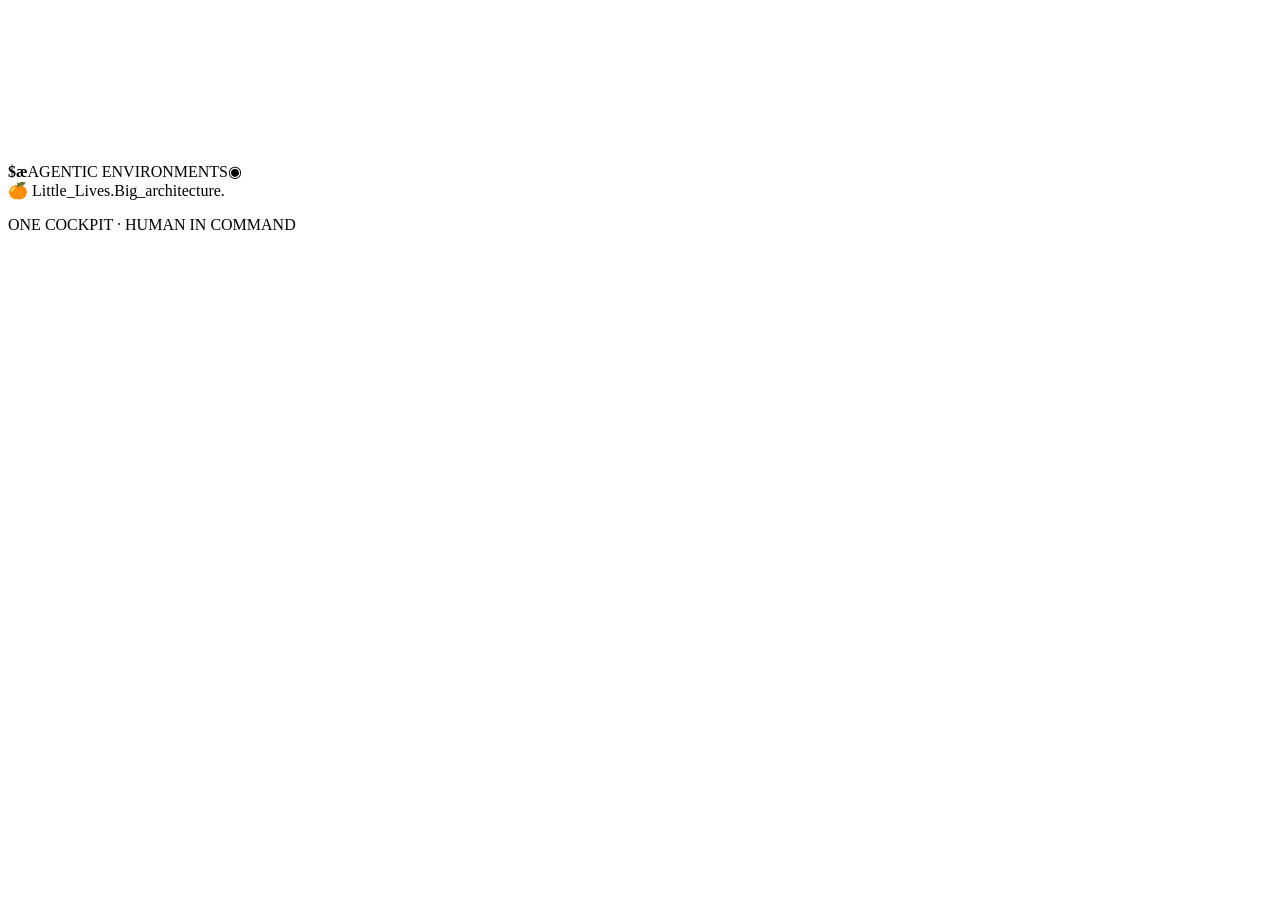
==== index.html @ f4fe32a9 "feat: add æ Cockpit v0.1 prototype" ====
<!doctype html>
<html lang="en"><head><meta charset="utf-8"><meta name="viewport" content="width=device-width,initial-scale=1,viewport-fit=cover"><meta name="theme-color" content="#090b10"><meta name="description" content="A human-first, shader-powered agentic cockpit."><title>$æ · Cockpit</title><link rel="stylesheet" href="cockpit/cockpit.css"></head>
<body><main class="cockpit"><canvas id="world" aria-hidden="true"></canvas><header><strong>$æ</strong><span>AGENTIC ENVIRONMENTS</span><span aria-label="prototype">◉</span></header><section id="lanes" aria-label="Cockpit ticker navigation"></section><footer>🍊 Little_Lives.Big_architecture.<p>ONE COCKPIT · HUMAN IN COMMAND</p></footer></main><script type="module" src="cockpit/cockpit.js"></script></body></html>
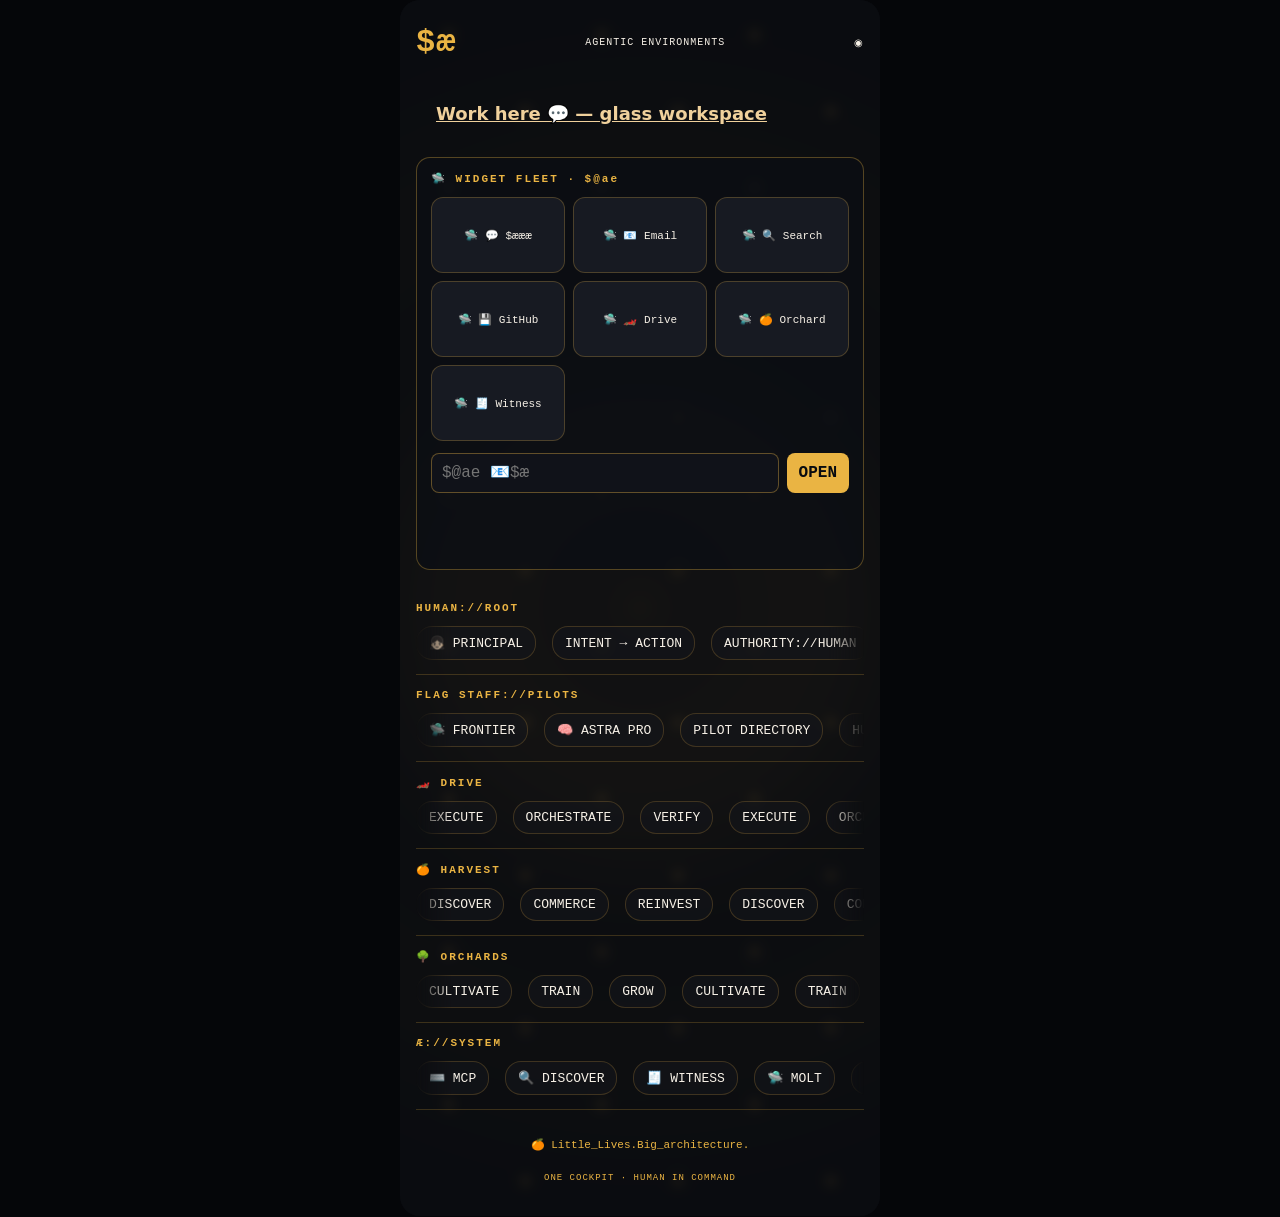
==== commit 3969eea0: "Add Work here glass workspace with three local contribution lanes" ====
--- a/index.html
+++ b/index.html
@@ -1,3 +1,3 @@
 <!doctype html>
 <html lang="en"><head><meta charset="utf-8"><meta name="viewport" content="width=device-width,initial-scale=1,viewport-fit=cover"><meta name="theme-color" content="#090b10"><meta name="description" content="A human-first, shader-powered agentic cockpit."><title>$æ · Cockpit</title><link rel="stylesheet" href="cockpit/cockpit.css"></head>
-<body><main class="cockpit"><canvas id="world" aria-hidden="true"></canvas><header><strong>$æ</strong><span>AGENTIC ENVIRONMENTS</span><span aria-label="prototype">◉</span></header><section id="lanes" aria-label="Cockpit ticker navigation"></section><footer>🍊 Little_Lives.Big_architecture.<p>ONE COCKPIT · HUMAN IN COMMAND</p></footer></main><script type="module" src="cockpit/cockpit.js"></script></body></html>+<body><main class="cockpit"><canvas id="world" aria-hidden="true"></canvas><header><strong>$æ</strong><span>AGENTIC ENVIRONMENTS</span><span aria-label="prototype">◉</span></header><nav style="position:relative;z-index:2;padding:20px"><a href="./work/" style="color:#f0d19c;font:600 18px system-ui">Work here 💬 — glass workspace</a></nav><section id="lanes" aria-label="Cockpit ticker navigation"></section><footer>🍊 Little_Lives.Big_architecture.<p>ONE COCKPIT · HUMAN IN COMMAND</p></footer></main><script type="module" src="cockpit/cockpit.js"></script></body></html>
--- a/cockpit/cockpit.css
+++ b/cockpit/cockpit.css
@@ -0,0 +1,3 @@
+:root{color-scheme:dark;--gold:#eab443;--ivory:#f7f1e7;--bg:#090b10}*{box-sizing:border-box}body{margin:0;background:#050609;color:var(--ivory);font-family:ui-monospace,SFMono-Regular,Menlo,monospace}.cockpit{position:relative;isolation:isolate;max-width:480px;min-height:100svh;margin:auto;overflow:hidden;background:var(--bg);padding:24px 16px;border-radius:20px}canvas{position:absolute;inset:0;width:100%;height:100%;z-index:-1}header{display:flex;justify-content:space-between;align-items:center;gap:10px;margin-bottom:22px;font-size:10px;letter-spacing:1px}header strong{font-size:32px;color:var(--gold)}.lane{border-bottom:1px solid #eab44336;padding:14px 0}.label{color:var(--gold);font-size:11px;letter-spacing:2px;margin:0 0 12px}.viewport{overflow:hidden;mask-image:linear-gradient(90deg,transparent,black 8%,black 92%,transparent)}.track{display:flex;width:max-content;animation:move var(--speed,24s) linear infinite}.lane:focus-within .track,.lane:hover .track,.lane.paused .track{animation-play-state:paused}.group{display:flex;gap:16px;padding-right:16px;flex-shrink:0}.action{font:inherit;font-size:13px;white-space:nowrap;background:#15171b99;color:var(--ivory);border:1px solid #eab44335;border-radius:16px;padding:8px 12px;cursor:pointer}.action:focus-visible{outline:2px solid var(--gold);outline-offset:2px}footer{text-align:center;color:var(--gold);font-size:11px;margin-top:28px}footer p{font-size:9px;letter-spacing:1px;margin-top:22px}@keyframes move{to{transform:translateX(-50%)}}@media(prefers-reduced-motion:reduce){.track{animation:none;flex-wrap:wrap;width:auto}.group:last-child{display:none}.viewport{mask-image:none}}
+/* Widget-scale agentic OS v0.2 */
+.widgets{margin:12px 0 18px;padding:14px;border:1px solid #eab44355;border-radius:14px;background:#0c0e14b8}.widget-grid{display:grid;grid-template-columns:repeat(3,minmax(0,1fr));gap:8px}.widget{min-height:76px;display:flex;align-items:center;justify-content:center;flex-direction:column;gap:5px;border:1px solid #eab44340;border-radius:12px;background:#171a22;color:#f7f1e7;font:inherit;font-size:11px;cursor:pointer;overflow-wrap:anywhere;text-align:center;padding:8px}.widget[aria-pressed=true]{border-color:var(--gold);background:#292116}.widget:focus-visible,.invocation-form button:focus-visible,.invocation-form input:focus-visible{outline:2px solid var(--gold);outline-offset:2px}.widget-detail{min-height:62px;padding:10px 2px;color:#f7f1e7;font-size:12px}.widget-detail strong{color:var(--gold)}.widget-detail p{margin:5px 0;color:#d8d0c1}.invocation-form{display:flex;gap:8px;margin-top:12px}.invocation-form input{min-width:0;flex:1;background:#101219;border:1px solid #eab44360;border-radius:8px;padding:10px;color:var(--ivory);font:inherit}.invocation-form button{background:var(--gold);color:#090b10;border:0;border-radius:8px;padding:8px 12px;font:inherit;font-weight:bold;cursor:pointer}
